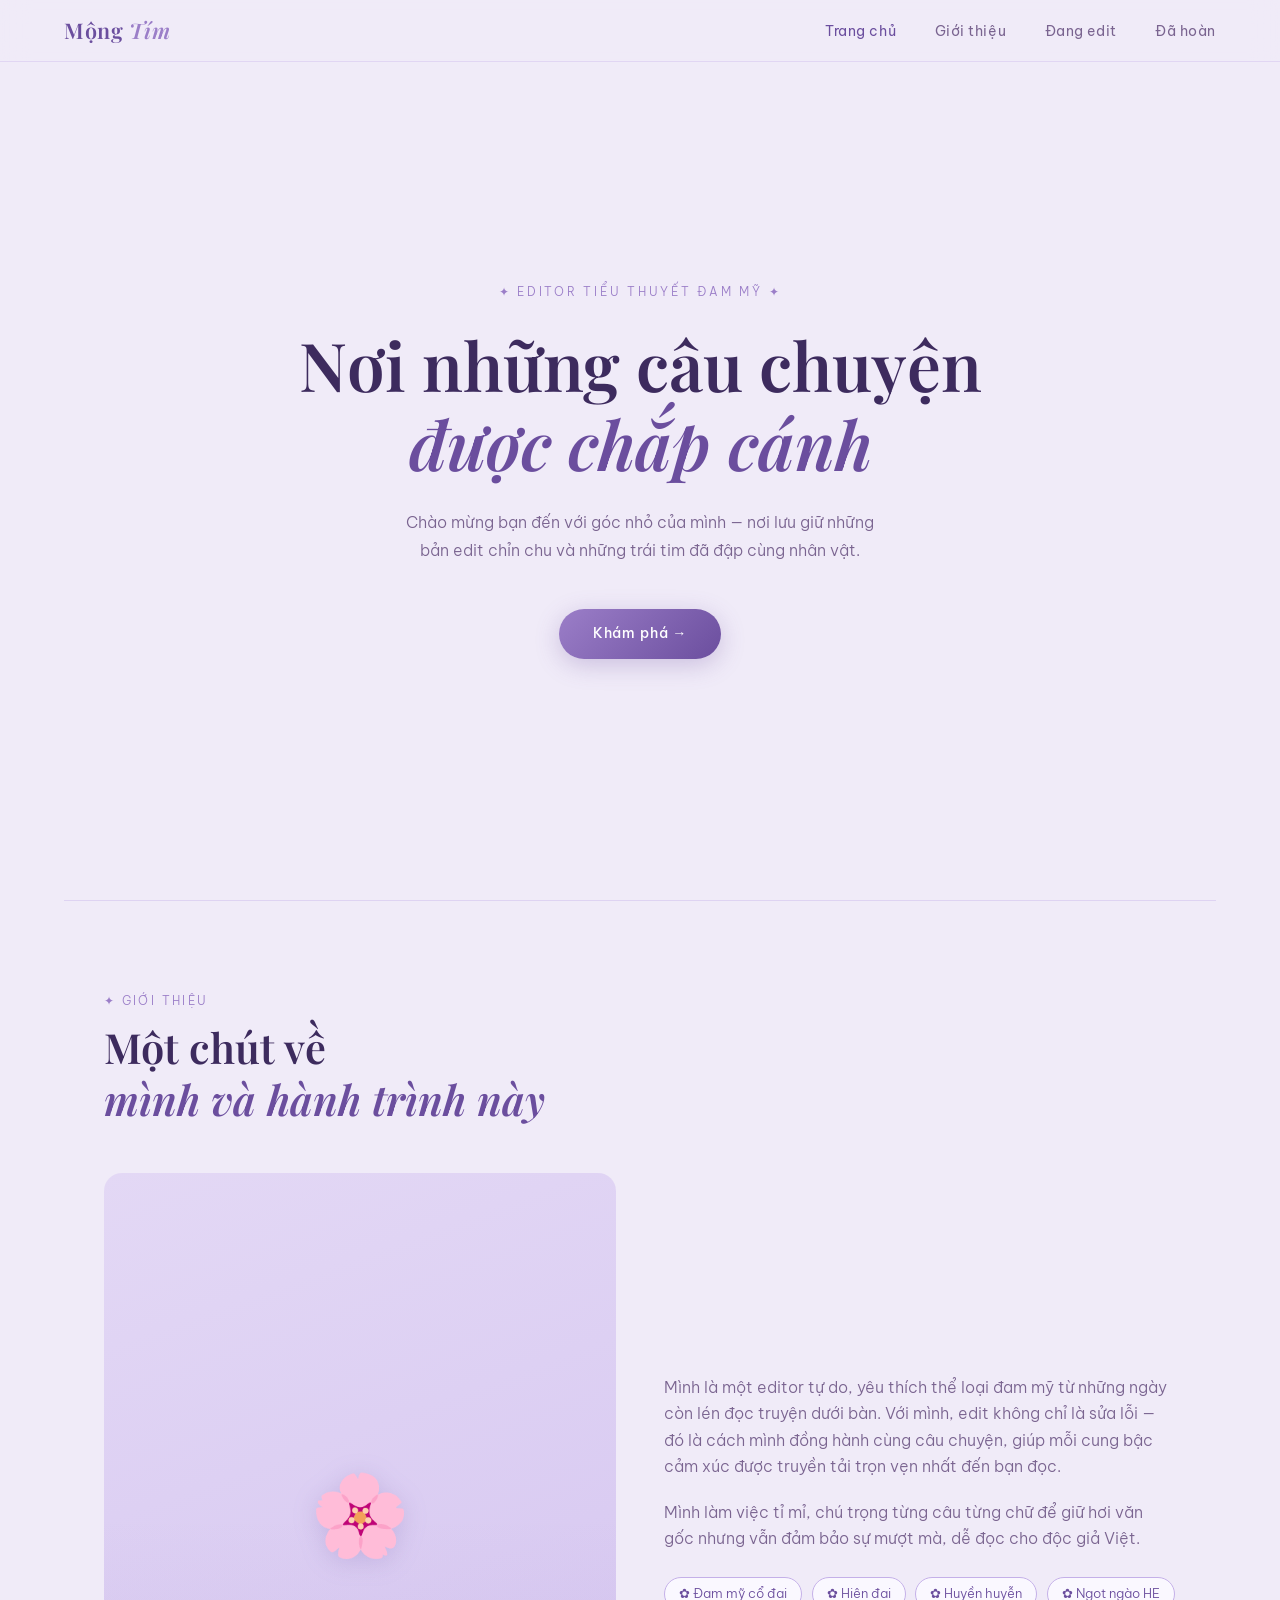
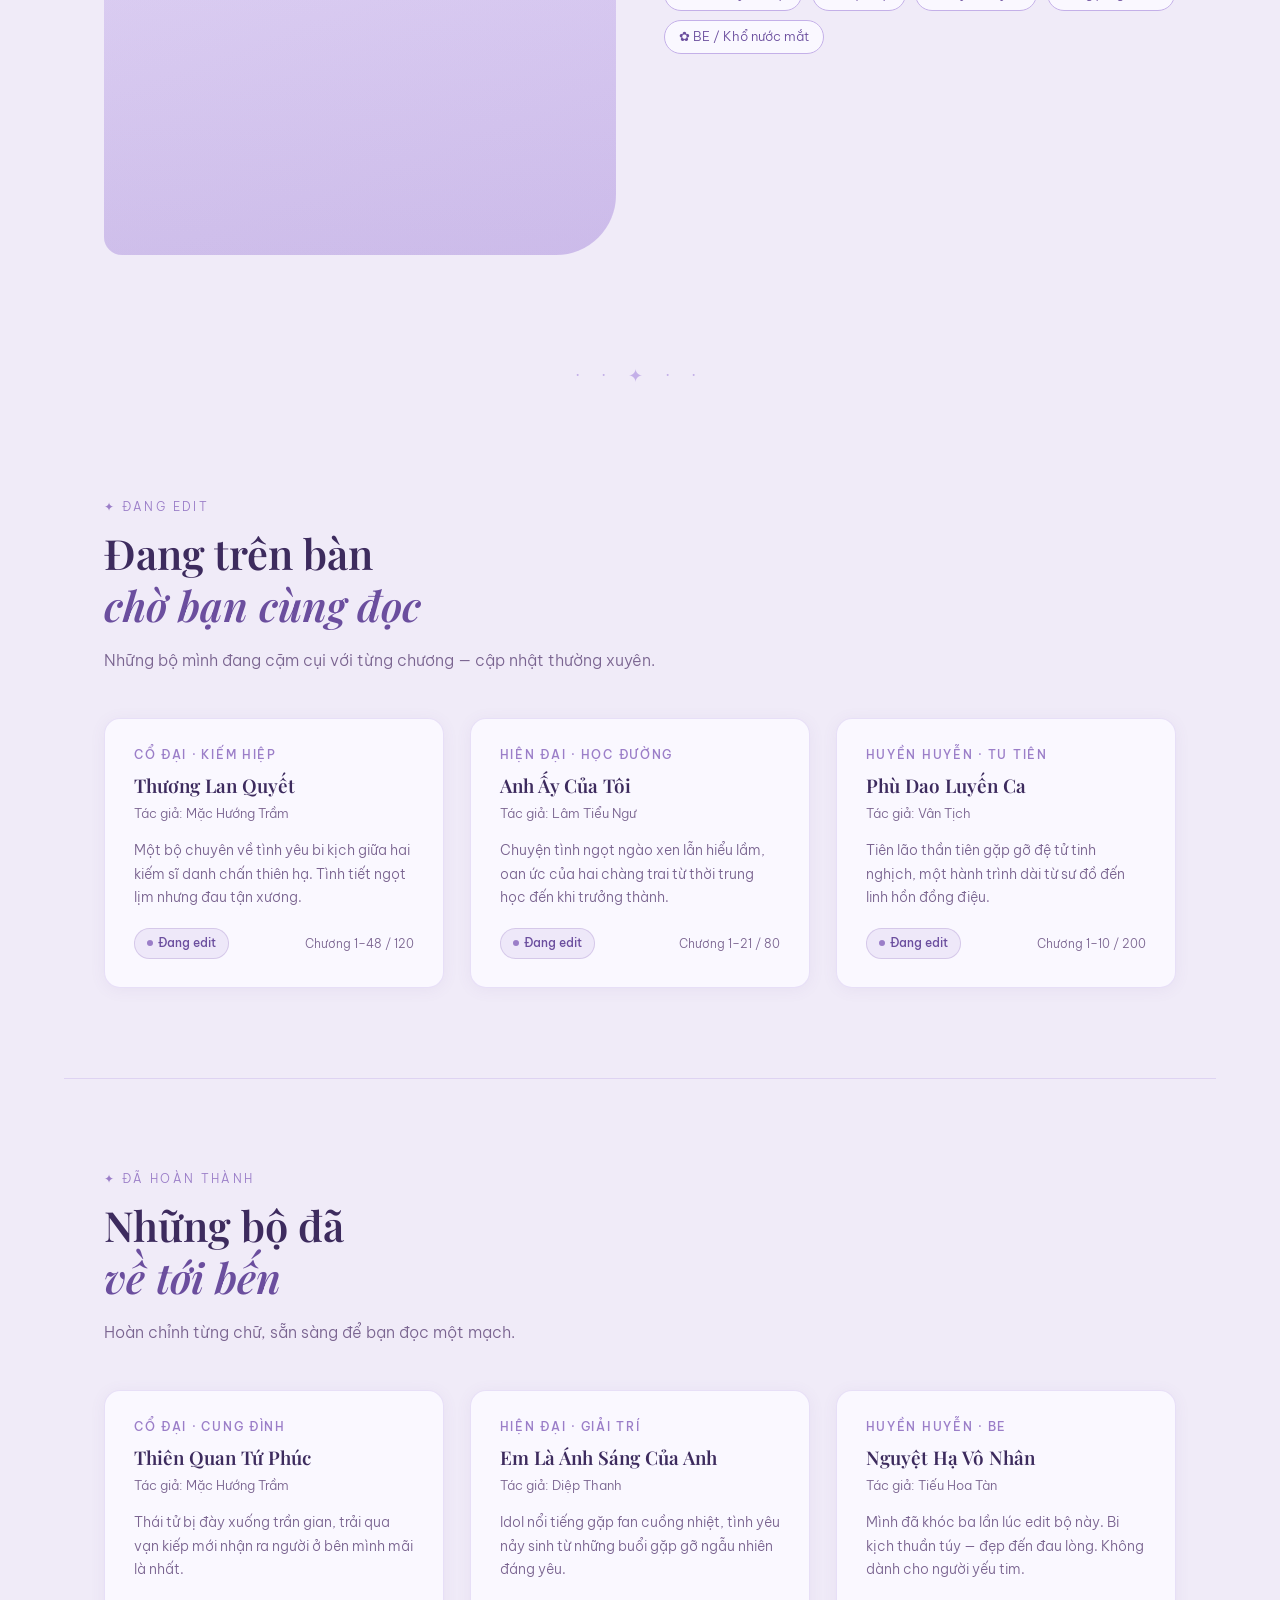
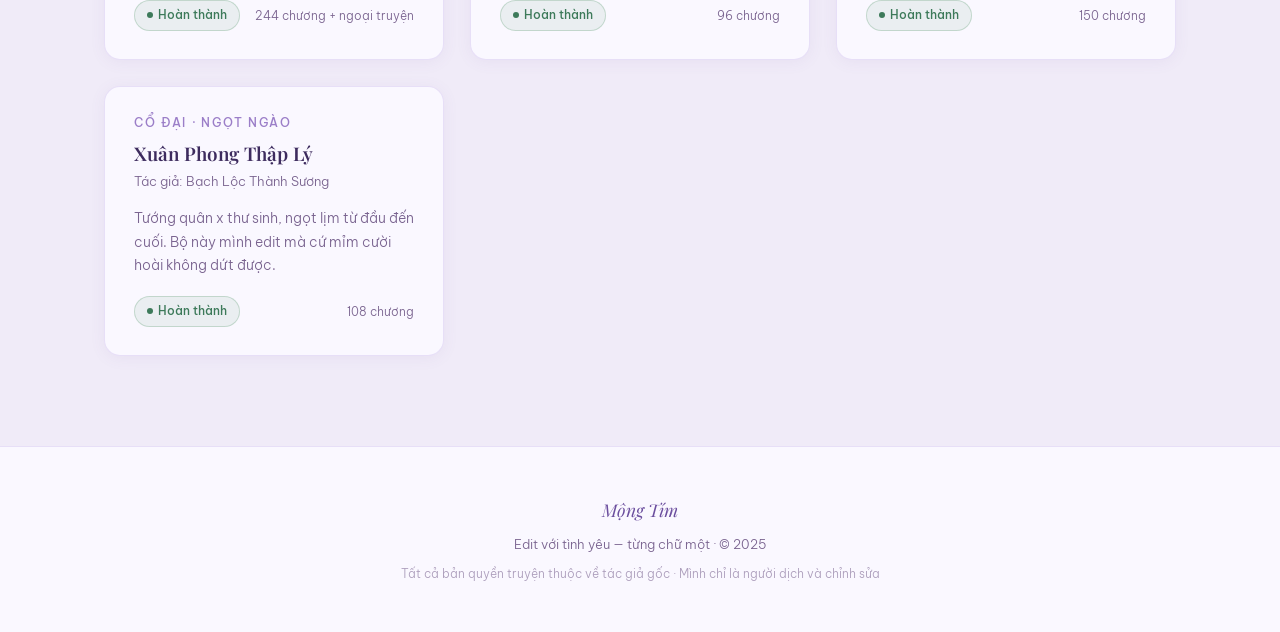
==== index.html @ 4d0081bb "Add files via upload" ====
<!DOCTYPE html>
<html lang="vi">
<head>
<meta charset="UTF-8">
<meta name="viewport" content="width=device-width, initial-scale=1.0">
<title>Mộng Tím — Editor Đam Mỹ</title>
<link href="https://fonts.googleapis.com/css2?family=Playfair+Display:ital,wght@0,400;0,600;1,400&family=Be+Vietnam+Pro:wght@300;400;500&family=Noto+Serif+SC:wght@400;600&display=swap" rel="stylesheet">
<style>
  *, *::before, *::after { box-sizing: border-box; margin: 0; padding: 0; }

  :root {
    --lavender-bg:   #F0EBF8;
    --lavender-soft: #E3D8F5;
    --lavender-mid:  #C4B0E8;
    --purple:        #9B7EC8;
    --purple-deep:   #6B4E9E;
    --ink:           #3D2B5E;
    --ink-light:     #7A6490;
    --white-warm:    #FAF8FF;
    --petal-1:       #D4C4F0;
    --petal-2:       #E8D8F8;
  }

  html { scroll-behavior: smooth; }

  body {
    font-family: 'Be Vietnam Pro', sans-serif;
    background: var(--lavender-bg);
    color: var(--ink);
    font-weight: 300;
    line-height: 1.7;
    overflow-x: hidden;
  }

  /* ── PETALS ── */
  .petals-canvas {
    position: fixed; top: 0; left: 0;
    width: 100%; height: 100%;
    pointer-events: none; z-index: 0;
    overflow: hidden;
  }
  .petal {
    position: absolute; top: -60px;
    width: 14px; height: 18px;
    border-radius: 60% 10% 60% 10%;
    opacity: 0;
    animation: fall linear infinite;
  }
  @keyframes fall {
    0%   { transform: translateY(0) rotate(0deg) translateX(0); opacity: 0; }
    5%   { opacity: 0.55; }
    95%  { opacity: 0.35; }
    100% { transform: translateY(110vh) rotate(720deg) translateX(60px); opacity: 0; }
  }

  /* ── NAV ── */
  nav {
    position: fixed; top: 0; width: 100%; z-index: 100;
    background: rgba(240, 235, 248, 0.82);
    backdrop-filter: blur(14px);
    border-bottom: 1px solid rgba(196, 176, 232, 0.35);
    padding: 0 5%;
    display: flex; align-items: center; justify-content: space-between;
    height: 62px;
  }
  .nav-logo {
    font-family: 'Playfair Display', serif;
    font-size: 1.35rem; font-weight: 600;
    color: var(--purple-deep);
    letter-spacing: 0.03em;
    text-decoration: none;
  }
  .nav-logo span { font-style: italic; color: var(--purple); }
  .nav-links { display: flex; gap: 2.4rem; list-style: none; }
  .nav-links a {
    text-decoration: none;
    font-size: 0.88rem; font-weight: 400;
    color: var(--ink-light);
    letter-spacing: 0.04em;
    transition: color 0.25s;
    position: relative;
  }
  .nav-links a::after {
    content: '';
    position: absolute; bottom: -4px; left: 0; right: 0;
    height: 1.5px; background: var(--purple);
    transform: scaleX(0); transform-origin: left;
    transition: transform 0.3s ease;
  }
  .nav-links a:hover { color: var(--purple-deep); }
  .nav-links a:hover::after { transform: scaleX(1); }

  /* ── SECTIONS WRAPPER ── */
  main { position: relative; z-index: 1; }

  /* ── HERO ── */
  #home {
    min-height: 100vh;
    display: flex; align-items: center; justify-content: center;
    text-align: center;
    padding: 100px 5% 60px;
  }
  .hero-inner { max-width: 700px; }
  .hero-eyebrow {
    font-size: 0.78rem; letter-spacing: 0.22em; text-transform: uppercase;
    color: var(--purple); margin-bottom: 1.4rem;
  }
  .hero-title {
    font-family: 'Playfair Display', serif;
    font-size: clamp(2.6rem, 6vw, 4.2rem);
    font-weight: 600; line-height: 1.18;
    color: var(--ink);
    margin-bottom: 1.6rem;
  }
  .hero-title em { font-style: italic; color: var(--purple-deep); }
  .hero-sub {
    font-size: 1.02rem; color: var(--ink-light);
    max-width: 480px; margin: 0 auto 2.8rem;
    font-weight: 300;
  }
  .hero-cta {
    display: inline-block;
    padding: 13px 34px;
    background: linear-gradient(135deg, var(--purple) 0%, var(--purple-deep) 100%);
    color: #fff; text-decoration: none;
    border-radius: 40px;
    font-size: 0.88rem; font-weight: 500; letter-spacing: 0.06em;
    box-shadow: 0 6px 24px rgba(107,78,158,0.28);
    transition: transform 0.25s, box-shadow 0.25s;
  }
  .hero-cta:hover { transform: translateY(-2px); box-shadow: 0 10px 32px rgba(107,78,158,0.38); }

  .divider {
    margin: 0 5%;
    border: none;
    border-top: 1px solid rgba(196,176,232,0.4);
  }

  /* ── SECTION SHELL ── */
  section.block {
    padding: 90px 5%;
    max-width: 1200px; margin: 0 auto;
  }
  .section-label {
    font-size: 0.74rem; letter-spacing: 0.2em; text-transform: uppercase;
    color: var(--purple); margin-bottom: 0.6rem;
  }
  .section-title {
    font-family: 'Playfair Display', serif;
    font-size: clamp(1.9rem, 3.5vw, 2.6rem);
    font-weight: 600; line-height: 1.25;
    color: var(--ink); margin-bottom: 1rem;
  }
  .section-title em { font-style: italic; color: var(--purple-deep); }
  .section-body { color: var(--ink-light); font-size: 0.97rem; max-width: 560px; }

  /* ── ABOUT ── */
  #about .about-grid {
    display: grid;
    grid-template-columns: 1fr 1fr;
    gap: 3rem; align-items: center; margin-top: 3rem;
  }
  .about-portrait {
    aspect-ratio: 3/4;
    border-radius: 18px 18px 60px 18px;
    background: linear-gradient(160deg, var(--lavender-soft) 0%, var(--petal-1) 100%);
    display: flex; align-items: center; justify-content: center;
    overflow: hidden; position: relative;
  }
  .about-portrait-inner {
    font-size: 5rem; user-select: none;
    filter: drop-shadow(0 4px 12px rgba(107,78,158,0.2));
  }
  .about-portrait::before {
    content: '';
    position: absolute; inset: 0;
    background: linear-gradient(180deg, transparent 50%, rgba(107,78,158,0.08) 100%);
  }
  .about-text-block { padding: 1rem 0; }
  .about-chips { display: flex; flex-wrap: wrap; gap: 0.6rem; margin-top: 1.6rem; }
  .chip {
    padding: 5px 14px;
    border-radius: 30px;
    border: 1px solid var(--lavender-mid);
    font-size: 0.8rem; color: var(--purple-deep);
    background: var(--white-warm);
  }

  /* ── CARDS ── */
  .cards-grid {
    display: grid;
    grid-template-columns: repeat(auto-fill, minmax(260px, 1fr));
    gap: 1.6rem; margin-top: 2.8rem;
  }
  .card {
    background: var(--white-warm);
    border-radius: 16px;
    padding: 1.6rem 1.8rem 1.8rem;
    border: 1px solid rgba(196,176,232,0.35);
    box-shadow: 0 2px 16px rgba(107,78,158,0.07);
    transition: transform 0.28s ease, box-shadow 0.28s ease;
    position: relative; overflow: hidden;
    cursor: default;
  }
  .card::before {
    content: '';
    position: absolute; top: 0; left: 0; right: 0;
    height: 3.5px;
    background: linear-gradient(90deg, var(--purple) 0%, var(--lavender-mid) 100%);
    opacity: 0; transition: opacity 0.3s;
  }
  .card:hover { transform: translateY(-5px); box-shadow: 0 10px 36px rgba(107,78,158,0.14); }
  .card:hover::before { opacity: 1; }
  .card-genre {
    font-size: 0.72rem; letter-spacing: 0.15em; text-transform: uppercase;
    color: var(--purple); margin-bottom: 0.6rem;
    font-weight: 500;
  }
  .card-title {
    font-family: 'Playfair Display', serif;
    font-size: 1.18rem; font-weight: 600;
    color: var(--ink); margin-bottom: 0.3rem;
    line-height: 1.3;
  }
  .card-author {
    font-size: 0.8rem; color: var(--ink-light); margin-bottom: 0.9rem;
  }
  .card-desc {
    font-size: 0.88rem; color: var(--ink-light);
    line-height: 1.65; margin-bottom: 1.2rem;
    display: -webkit-box; -webkit-line-clamp: 3;
    -webkit-box-orient: vertical; overflow: hidden;
  }
  .card-footer {
    display: flex; align-items: center; justify-content: space-between;
  }
  .badge {
    display: inline-flex; align-items: center; gap: 5px;
    padding: 4px 12px; border-radius: 20px;
    font-size: 0.75rem; font-weight: 500;
  }
  .badge-editing {
    background: rgba(155,126,200,0.12); color: var(--purple-deep);
    border: 1px solid rgba(155,126,200,0.3);
  }
  .badge-done {
    background: rgba(100,160,120,0.1); color: #3d7a5a;
    border: 1px solid rgba(100,160,120,0.3);
  }
  .badge-dot {
    width: 6px; height: 6px; border-radius: 50%;
  }
  .badge-editing .badge-dot { background: var(--purple); animation: pulse 1.6s infinite; }
  .badge-done .badge-dot { background: #3d7a5a; }
  @keyframes pulse {
    0%, 100% { opacity: 1; } 50% { opacity: 0.35; }
  }
  .card-chap { font-size: 0.78rem; color: var(--ink-light); }

  /* ── STATUS TABS ── */
  .tabs { display: flex; gap: 0.7rem; flex-wrap: wrap; margin-bottom: 2rem; }
  .tab {
    padding: 8px 20px;
    border-radius: 30px;
    border: 1.5px solid var(--lavender-mid);
    font-size: 0.84rem; color: var(--ink-light);
    background: transparent; cursor: pointer;
    transition: all 0.22s;
    font-family: 'Be Vietnam Pro', sans-serif;
    font-weight: 400;
  }
  .tab.active, .tab:hover {
    background: var(--purple-deep);
    border-color: var(--purple-deep);
    color: #fff;
  }

  /* ── FOOTER ── */
  footer {
    text-align: center; padding: 3rem 5%;
    font-size: 0.82rem; color: var(--ink-light);
    border-top: 1px solid rgba(196,176,232,0.35);
    background: var(--white-warm);
    position: relative; z-index: 1;
  }
  footer .footer-logo {
    font-family: 'Playfair Display', serif;
    font-size: 1.1rem; color: var(--purple-deep);
    margin-bottom: 0.5rem; font-style: italic;
  }

  /* ── SECTION DIVIDER ORNAMENT ── */
  .ornament {
    text-align: center; padding: 1rem 0;
    font-size: 1.1rem; letter-spacing: 0.5em;
    color: var(--lavender-mid); user-select: none;
  }

  @media (max-width: 680px) {
    #about .about-grid { grid-template-columns: 1fr; }
    .about-portrait { aspect-ratio: 1/1; max-width: 260px; margin: 0 auto; }
    nav { padding: 0 4%; }
    .nav-links { gap: 1.4rem; }
    .nav-links a { font-size: 0.82rem; }
  }

  @media (prefers-reduced-motion: reduce) {
    .petal { animation: none; }
    .card { transition: none; }
  }
</style>
</head>
<body>

<!-- Petals -->
<div class="petals-canvas" id="petals"></div>

<!-- Nav -->
<nav>
  <a class="nav-logo" href="#home">Mộng <span>Tím</span></a>
  <ul class="nav-links">
    <li><a href="#home">Trang chủ</a></li>
    <li><a href="#about">Giới thiệu</a></li>
    <li><a href="#editing">Đang edit</a></li>
    <li><a href="#done">Đã hoàn</a></li>
  </ul>
</nav>

<main>
  <!-- HERO -->
  <section id="home" style="padding-top:100px;">
    <div class="hero-inner">
      <p class="hero-eyebrow">✦ Editor Tiểu thuyết Đam Mỹ ✦</p>
      <h1 class="hero-title">Nơi những câu chuyện<br><em>được chắp cánh</em></h1>
      <p class="hero-sub">Chào mừng bạn đến với góc nhỏ của mình — nơi lưu giữ những bản edit chỉn chu và những trái tim đã đập cùng nhân vật.</p>
      <a href="#about" class="hero-cta">Khám phá →</a>
    </div>
  </section>

  <hr class="divider">

  <!-- ABOUT -->
  <section id="about" class="block">
    <p class="section-label">✦ Giới thiệu</p>
    <h2 class="section-title">Một chút về<br><em>mình và hành trình này</em></h2>

    <div class="about-grid">
      <div class="about-portrait">
        <span class="about-portrait-inner">🌸</span>
      </div>

      <div class="about-text-block">
        <p class="section-body" style="max-width:100%; margin-bottom:1.2rem;">
          Mình là một editor tự do, yêu thích thể loại đam mỹ từ những ngày còn lén đọc truyện dưới bàn. Với mình, edit không chỉ là sửa lỗi — đó là cách mình đồng hành cùng câu chuyện, giúp mỗi cung bậc cảm xúc được truyền tải trọn vẹn nhất đến bạn đọc.
        </p>
        <p class="section-body" style="max-width:100%; margin-bottom:1.6rem;">
          Mình làm việc tỉ mỉ, chú trọng từng câu từng chữ để giữ hơi văn gốc nhưng vẫn đảm bảo sự mượt mà, dễ đọc cho độc giả Việt.
        </p>
        <div class="about-chips">
          <span class="chip">✿ Đam mỹ cổ đại</span>
          <span class="chip">✿ Hiện đại</span>
          <span class="chip">✿ Huyền huyễn</span>
          <span class="chip">✿ Ngọt ngào HE</span>
          <span class="chip">✿ BE / Khổ nước mắt</span>
        </div>
      </div>
    </div>
  </section>

  <div class="ornament">· · ✦ · ·</div>

  <!-- EDITING -->
  <section id="editing" class="block">
    <p class="section-label">✦ Đang edit</p>
    <h2 class="section-title">Đang trên bàn<br><em>chờ bạn cùng đọc</em></h2>
    <p class="section-body" style="margin-bottom:0;">Những bộ mình đang cặm cụi với từng chương — cập nhật thường xuyên.</p>

    <div class="cards-grid" id="editing-cards">

      <div class="card">
        <p class="card-genre">Cổ đại · Kiếm hiệp</p>
        <h3 class="card-title">Thương Lan Quyết</h3>
        <p class="card-author">Tác giả: Mặc Hướng Trầm</p>
        <p class="card-desc">Một bộ chuyên về tình yêu bi kịch giữa hai kiếm sĩ danh chấn thiên hạ. Tình tiết ngọt lịm nhưng đau tận xương.</p>
        <div class="card-footer">
          <span class="badge badge-editing"><span class="badge-dot"></span>Đang edit</span>
          <span class="card-chap">Chương 1–48 / 120</span>
        </div>
      </div>

      <div class="card">
        <p class="card-genre">Hiện đại · Học đường</p>
        <h3 class="card-title">Anh Ấy Của Tôi</h3>
        <p class="card-author">Tác giả: Lâm Tiểu Ngư</p>
        <p class="card-desc">Chuyện tình ngọt ngào xen lẫn hiểu lầm, oan ức của hai chàng trai từ thời trung học đến khi trưởng thành.</p>
        <div class="card-footer">
          <span class="badge badge-editing"><span class="badge-dot"></span>Đang edit</span>
          <span class="card-chap">Chương 1–21 / 80</span>
        </div>
      </div>

      <div class="card">
        <p class="card-genre">Huyền huyễn · Tu tiên</p>
        <h3 class="card-title">Phù Dao Luyến Ca</h3>
        <p class="card-author">Tác giả: Vân Tịch</p>
        <p class="card-desc">Tiên lão thần tiên gặp gỡ đệ tử tinh nghịch, một hành trình dài từ sư đồ đến linh hồn đồng điệu.</p>
        <div class="card-footer">
          <span class="badge badge-editing"><span class="badge-dot"></span>Đang edit</span>
          <span class="card-chap">Chương 1–10 / 200</span>
        </div>
      </div>

    </div>
  </section>

  <hr class="divider">

  <!-- DONE -->
  <section id="done" class="block">
    <p class="section-label">✦ Đã hoàn thành</p>
    <h2 class="section-title">Những bộ đã<br><em>về tới bến</em></h2>
    <p class="section-body" style="margin-bottom:0;">Hoàn chỉnh từng chữ, sẵn sàng để bạn đọc một mạch.</p>

    <div class="cards-grid" id="done-cards">

      <div class="card">
        <p class="card-genre">Cổ đại · Cung đình</p>
        <h3 class="card-title">Thiên Quan Tứ Phúc</h3>
        <p class="card-author">Tác giả: Mặc Hướng Trầm</p>
        <p class="card-desc">Thái tử bị đày xuống trần gian, trải qua vạn kiếp mới nhận ra người ở bên mình mãi là nhất.</p>
        <div class="card-footer">
          <span class="badge badge-done"><span class="badge-dot"></span>Hoàn thành</span>
          <span class="card-chap">244 chương + ngoại truyện</span>
        </div>
      </div>

      <div class="card">
        <p class="card-genre">Hiện đại · Giải trí</p>
        <h3 class="card-title">Em Là Ánh Sáng Của Anh</h3>
        <p class="card-author">Tác giả: Diệp Thanh</p>
        <p class="card-desc">Idol nổi tiếng gặp fan cuồng nhiệt, tình yêu nảy sinh từ những buổi gặp gỡ ngẫu nhiên đáng yêu.</p>
        <div class="card-footer">
          <span class="badge badge-done"><span class="badge-dot"></span>Hoàn thành</span>
          <span class="card-chap">96 chương</span>
        </div>
      </div>

      <div class="card">
        <p class="card-genre">Huyền huyễn · BE</p>
        <h3 class="card-title">Nguyệt Hạ Vô Nhân</h3>
        <p class="card-author">Tác giả: Tiếu Hoa Tàn</p>
        <p class="card-desc">Mình đã khóc ba lần lúc edit bộ này. Bi kịch thuần túy — đẹp đến đau lòng. Không dành cho người yếu tim.</p>
        <div class="card-footer">
          <span class="badge badge-done"><span class="badge-dot"></span>Hoàn thành</span>
          <span class="card-chap">150 chương</span>
        </div>
      </div>

      <div class="card">
        <p class="card-genre">Cổ đại · Ngọt ngào</p>
        <h3 class="card-title">Xuân Phong Thập Lý</h3>
        <p class="card-author">Tác giả: Bạch Lộc Thành Sương</p>
        <p class="card-desc">Tướng quân x thư sinh, ngọt lịm từ đầu đến cuối. Bộ này mình edit mà cứ mỉm cười hoài không dứt được.</p>
        <div class="card-footer">
          <span class="badge badge-done"><span class="badge-dot"></span>Hoàn thành</span>
          <span class="card-chap">108 chương</span>
        </div>
      </div>

    </div>
  </section>
</main>

<footer>
  <p class="footer-logo">Mộng Tím</p>
  <p>Edit với tình yêu — từng chữ một · © 2025</p>
  <p style="margin-top:0.5rem; font-size:0.76rem; opacity:0.6;">Tất cả bản quyền truyện thuộc về tác giả gốc · Mình chỉ là người dịch và chỉnh sửa</p>
</footer>

<script>
  /* ── Petals ── */
  const canvas = document.getElementById('petals');
  const colors = ['#D4C4F0','#E8D8F8','#C4B0E8','#F0EBF8','#B89ED8'];
  for (let i = 0; i < 22; i++) {
    const p = document.createElement('div');
    p.className = 'petal';
    const size = 10 + Math.random() * 10;
    p.style.cssText = `
      left: ${Math.random() * 100}%;
      width: ${size}px; height: ${size * 1.25}px;
      background: ${colors[Math.floor(Math.random() * colors.length)]};
      animation-duration: ${9 + Math.random() * 12}s;
      animation-delay: ${-Math.random() * 15}s;
      transform: rotate(${Math.random() * 360}deg);
    `;
    canvas.appendChild(p);
  }

  /* ── Active nav on scroll ── */
  const sections = document.querySelectorAll('[id]');
  const navLinks = document.querySelectorAll('.nav-links a');
  const observer = new IntersectionObserver(entries => {
    entries.forEach(e => {
      if (e.isIntersecting) {
        navLinks.forEach(l => l.style.color = '');
        const active = document.querySelector(`.nav-links a[href="#${e.target.id}"]`);
        if (active) active.style.color = 'var(--purple-deep)';
      }
    });
  }, { threshold: 0.4 });
  sections.forEach(s => observer.observe(s));

  /* ── Fade-in on scroll ── */
  const fadeEls = document.querySelectorAll('.card, .about-grid, .hero-inner');
  const fadeObs = new IntersectionObserver(entries => {
    entries.forEach(e => {
      if (e.isIntersecting) {
        e.target.style.opacity = '1';
        e.target.style.transform = 'translateY(0)';
        fadeObs.unobserve(e.target);
      }
    });
  }, { threshold: 0.1 });
  fadeEls.forEach(el => {
    el.style.opacity = '0';
    el.style.transform = 'translateY(18px)';
    el.style.transition = 'opacity 0.55s ease, transform 0.55s ease';
    fadeObs.observe(el);
  });
</script>
</body>
</html>
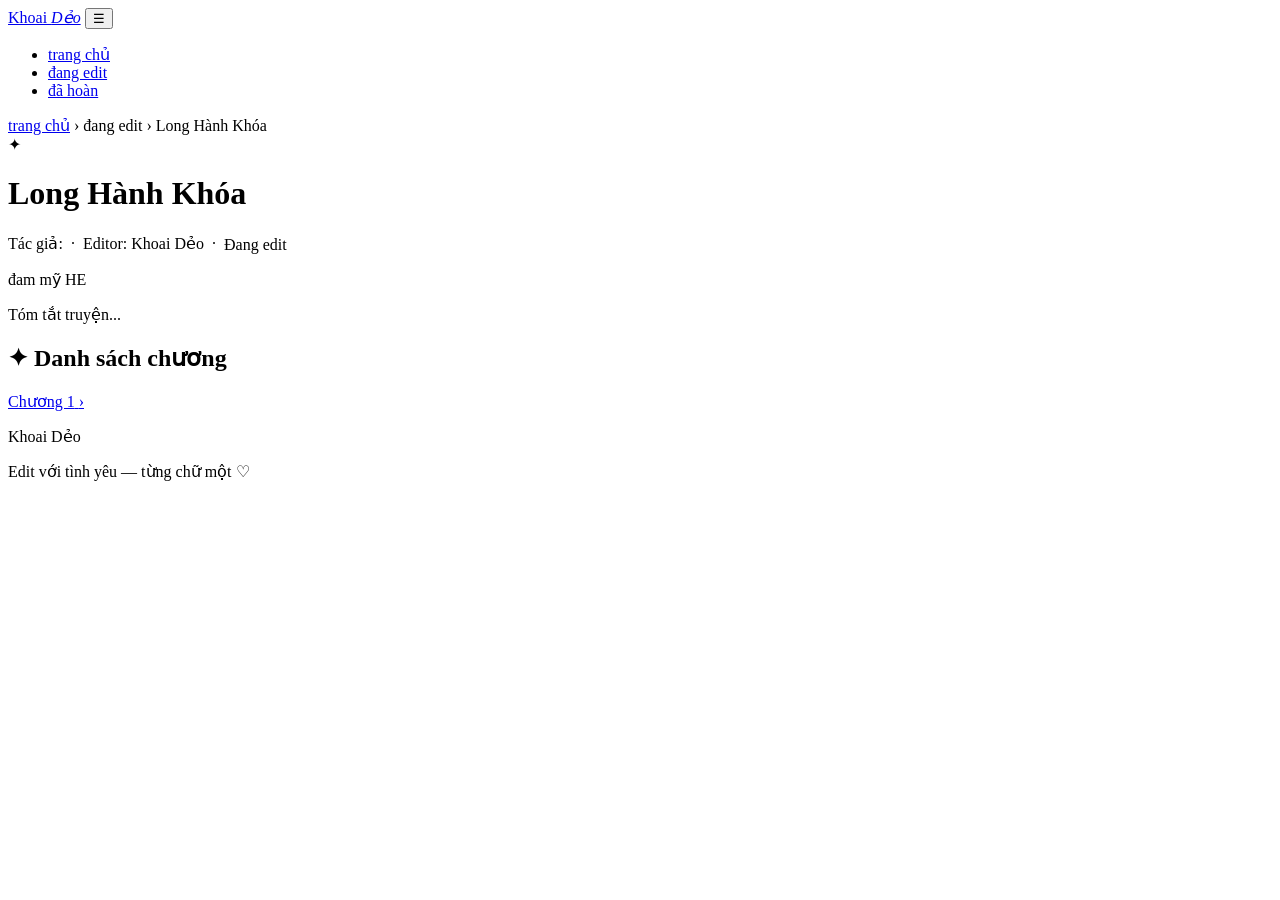
==== commit 4d44d616: "Add files via upload" ====
--- a/index.html
+++ b/index.html
@@ -1,532 +1,89 @@
 <!DOCTYPE html>
 <html lang="vi">
 <head>
-<meta charset="UTF-8">
-<meta name="viewport" content="width=device-width, initial-scale=1.0">
-<title>Mộng Tím — Editor Đam Mỹ</title>
-<link href="https://fonts.googleapis.com/css2?family=Playfair+Display:ital,wght@0,400;0,600;1,400&family=Be+Vietnam+Pro:wght@300;400;500&family=Noto+Serif+SC:wght@400;600&display=swap" rel="stylesheet">
-<style>
-  *, *::before, *::after { box-sizing: border-box; margin: 0; padding: 0; }
-
-  :root {
-    --lavender-bg:   #F0EBF8;
-    --lavender-soft: #E3D8F5;
-    --lavender-mid:  #C4B0E8;
-    --purple:        #9B7EC8;
-    --purple-deep:   #6B4E9E;
-    --ink:           #3D2B5E;
-    --ink-light:     #7A6490;
-    --white-warm:    #FAF8FF;
-    --petal-1:       #D4C4F0;
-    --petal-2:       #E8D8F8;
-  }
-
-  html { scroll-behavior: smooth; }
-
-  body {
-    font-family: 'Be Vietnam Pro', sans-serif;
-    background: var(--lavender-bg);
-    color: var(--ink);
-    font-weight: 300;
-    line-height: 1.7;
-    overflow-x: hidden;
-  }
-
-  /* ── PETALS ── */
-  .petals-canvas {
-    position: fixed; top: 0; left: 0;
-    width: 100%; height: 100%;
-    pointer-events: none; z-index: 0;
-    overflow: hidden;
-  }
-  .petal {
-    position: absolute; top: -60px;
-    width: 14px; height: 18px;
-    border-radius: 60% 10% 60% 10%;
-    opacity: 0;
-    animation: fall linear infinite;
-  }
-  @keyframes fall {
-    0%   { transform: translateY(0) rotate(0deg) translateX(0); opacity: 0; }
-    5%   { opacity: 0.55; }
-    95%  { opacity: 0.35; }
-    100% { transform: translateY(110vh) rotate(720deg) translateX(60px); opacity: 0; }
-  }
-
-  /* ── NAV ── */
-  nav {
-    position: fixed; top: 0; width: 100%; z-index: 100;
-    background: rgba(240, 235, 248, 0.82);
-    backdrop-filter: blur(14px);
-    border-bottom: 1px solid rgba(196, 176, 232, 0.35);
-    padding: 0 5%;
-    display: flex; align-items: center; justify-content: space-between;
-    height: 62px;
-  }
-  .nav-logo {
-    font-family: 'Playfair Display', serif;
-    font-size: 1.35rem; font-weight: 600;
-    color: var(--purple-deep);
-    letter-spacing: 0.03em;
-    text-decoration: none;
-  }
-  .nav-logo span { font-style: italic; color: var(--purple); }
-  .nav-links { display: flex; gap: 2.4rem; list-style: none; }
-  .nav-links a {
-    text-decoration: none;
-    font-size: 0.88rem; font-weight: 400;
-    color: var(--ink-light);
-    letter-spacing: 0.04em;
-    transition: color 0.25s;
-    position: relative;
-  }
-  .nav-links a::after {
-    content: '';
-    position: absolute; bottom: -4px; left: 0; right: 0;
-    height: 1.5px; background: var(--purple);
-    transform: scaleX(0); transform-origin: left;
-    transition: transform 0.3s ease;
-  }
-  .nav-links a:hover { color: var(--purple-deep); }
-  .nav-links a:hover::after { transform: scaleX(1); }
-
-  /* ── SECTIONS WRAPPER ── */
-  main { position: relative; z-index: 1; }
-
-  /* ── HERO ── */
-  #home {
-    min-height: 100vh;
-    display: flex; align-items: center; justify-content: center;
-    text-align: center;
-    padding: 100px 5% 60px;
-  }
-  .hero-inner { max-width: 700px; }
-  .hero-eyebrow {
-    font-size: 0.78rem; letter-spacing: 0.22em; text-transform: uppercase;
-    color: var(--purple); margin-bottom: 1.4rem;
-  }
-  .hero-title {
-    font-family: 'Playfair Display', serif;
-    font-size: clamp(2.6rem, 6vw, 4.2rem);
-    font-weight: 600; line-height: 1.18;
-    color: var(--ink);
-    margin-bottom: 1.6rem;
-  }
-  .hero-title em { font-style: italic; color: var(--purple-deep); }
-  .hero-sub {
-    font-size: 1.02rem; color: var(--ink-light);
-    max-width: 480px; margin: 0 auto 2.8rem;
-    font-weight: 300;
-  }
-  .hero-cta {
-    display: inline-block;
-    padding: 13px 34px;
-    background: linear-gradient(135deg, var(--purple) 0%, var(--purple-deep) 100%);
-    color: #fff; text-decoration: none;
-    border-radius: 40px;
-    font-size: 0.88rem; font-weight: 500; letter-spacing: 0.06em;
-    box-shadow: 0 6px 24px rgba(107,78,158,0.28);
-    transition: transform 0.25s, box-shadow 0.25s;
-  }
-  .hero-cta:hover { transform: translateY(-2px); box-shadow: 0 10px 32px rgba(107,78,158,0.38); }
-
-  .divider {
-    margin: 0 5%;
-    border: none;
-    border-top: 1px solid rgba(196,176,232,0.4);
-  }
-
-  /* ── SECTION SHELL ── */
-  section.block {
-    padding: 90px 5%;
-    max-width: 1200px; margin: 0 auto;
-  }
-  .section-label {
-    font-size: 0.74rem; letter-spacing: 0.2em; text-transform: uppercase;
-    color: var(--purple); margin-bottom: 0.6rem;
-  }
-  .section-title {
-    font-family: 'Playfair Display', serif;
-    font-size: clamp(1.9rem, 3.5vw, 2.6rem);
-    font-weight: 600; line-height: 1.25;
-    color: var(--ink); margin-bottom: 1rem;
-  }
-  .section-title em { font-style: italic; color: var(--purple-deep); }
-  .section-body { color: var(--ink-light); font-size: 0.97rem; max-width: 560px; }
-
-  /* ── ABOUT ── */
-  #about .about-grid {
-    display: grid;
-    grid-template-columns: 1fr 1fr;
-    gap: 3rem; align-items: center; margin-top: 3rem;
-  }
-  .about-portrait {
-    aspect-ratio: 3/4;
-    border-radius: 18px 18px 60px 18px;
-    background: linear-gradient(160deg, var(--lavender-soft) 0%, var(--petal-1) 100%);
-    display: flex; align-items: center; justify-content: center;
-    overflow: hidden; position: relative;
-  }
-  .about-portrait-inner {
-    font-size: 5rem; user-select: none;
-    filter: drop-shadow(0 4px 12px rgba(107,78,158,0.2));
-  }
-  .about-portrait::before {
-    content: '';
-    position: absolute; inset: 0;
-    background: linear-gradient(180deg, transparent 50%, rgba(107,78,158,0.08) 100%);
-  }
-  .about-text-block { padding: 1rem 0; }
-  .about-chips { display: flex; flex-wrap: wrap; gap: 0.6rem; margin-top: 1.6rem; }
-  .chip {
-    padding: 5px 14px;
-    border-radius: 30px;
-    border: 1px solid var(--lavender-mid);
-    font-size: 0.8rem; color: var(--purple-deep);
-    background: var(--white-warm);
-  }
-
-  /* ── CARDS ── */
-  .cards-grid {
-    display: grid;
-    grid-template-columns: repeat(auto-fill, minmax(260px, 1fr));
-    gap: 1.6rem; margin-top: 2.8rem;
-  }
-  .card {
-    background: var(--white-warm);
-    border-radius: 16px;
-    padding: 1.6rem 1.8rem 1.8rem;
-    border: 1px solid rgba(196,176,232,0.35);
-    box-shadow: 0 2px 16px rgba(107,78,158,0.07);
-    transition: transform 0.28s ease, box-shadow 0.28s ease;
-    position: relative; overflow: hidden;
-    cursor: default;
-  }
-  .card::before {
-    content: '';
-    position: absolute; top: 0; left: 0; right: 0;
-    height: 3.5px;
-    background: linear-gradient(90deg, var(--purple) 0%, var(--lavender-mid) 100%);
-    opacity: 0; transition: opacity 0.3s;
-  }
-  .card:hover { transform: translateY(-5px); box-shadow: 0 10px 36px rgba(107,78,158,0.14); }
-  .card:hover::before { opacity: 1; }
-  .card-genre {
-    font-size: 0.72rem; letter-spacing: 0.15em; text-transform: uppercase;
-    color: var(--purple); margin-bottom: 0.6rem;
-    font-weight: 500;
-  }
-  .card-title {
-    font-family: 'Playfair Display', serif;
-    font-size: 1.18rem; font-weight: 600;
-    color: var(--ink); margin-bottom: 0.3rem;
-    line-height: 1.3;
-  }
-  .card-author {
-    font-size: 0.8rem; color: var(--ink-light); margin-bottom: 0.9rem;
-  }
-  .card-desc {
-    font-size: 0.88rem; color: var(--ink-light);
-    line-height: 1.65; margin-bottom: 1.2rem;
-    display: -webkit-box; -webkit-line-clamp: 3;
-    -webkit-box-orient: vertical; overflow: hidden;
-  }
-  .card-footer {
-    display: flex; align-items: center; justify-content: space-between;
-  }
-  .badge {
-    display: inline-flex; align-items: center; gap: 5px;
-    padding: 4px 12px; border-radius: 20px;
-    font-size: 0.75rem; font-weight: 500;
-  }
-  .badge-editing {
-    background: rgba(155,126,200,0.12); color: var(--purple-deep);
-    border: 1px solid rgba(155,126,200,0.3);
-  }
-  .badge-done {
-    background: rgba(100,160,120,0.1); color: #3d7a5a;
-    border: 1px solid rgba(100,160,120,0.3);
-  }
-  .badge-dot {
-    width: 6px; height: 6px; border-radius: 50%;
-  }
-  .badge-editing .badge-dot { background: var(--purple); animation: pulse 1.6s infinite; }
-  .badge-done .badge-dot { background: #3d7a5a; }
-  @keyframes pulse {
-    0%, 100% { opacity: 1; } 50% { opacity: 0.35; }
-  }
-  .card-chap { font-size: 0.78rem; color: var(--ink-light); }
-
-  /* ── STATUS TABS ── */
-  .tabs { display: flex; gap: 0.7rem; flex-wrap: wrap; margin-bottom: 2rem; }
-  .tab {
-    padding: 8px 20px;
-    border-radius: 30px;
-    border: 1.5px solid var(--lavender-mid);
-    font-size: 0.84rem; color: var(--ink-light);
-    background: transparent; cursor: pointer;
-    transition: all 0.22s;
-    font-family: 'Be Vietnam Pro', sans-serif;
-    font-weight: 400;
-  }
-  .tab.active, .tab:hover {
-    background: var(--purple-deep);
-    border-color: var(--purple-deep);
-    color: #fff;
-  }
-
-  /* ── FOOTER ── */
-  footer {
-    text-align: center; padding: 3rem 5%;
-    font-size: 0.82rem; color: var(--ink-light);
-    border-top: 1px solid rgba(196,176,232,0.35);
-    background: var(--white-warm);
-    position: relative; z-index: 1;
-  }
-  footer .footer-logo {
-    font-family: 'Playfair Display', serif;
-    font-size: 1.1rem; color: var(--purple-deep);
-    margin-bottom: 0.5rem; font-style: italic;
-  }
-
-  /* ── SECTION DIVIDER ORNAMENT ── */
-  .ornament {
-    text-align: center; padding: 1rem 0;
-    font-size: 1.1rem; letter-spacing: 0.5em;
-    color: var(--lavender-mid); user-select: none;
-  }
-
-  @media (max-width: 680px) {
-    #about .about-grid { grid-template-columns: 1fr; }
-    .about-portrait { aspect-ratio: 1/1; max-width: 260px; margin: 0 auto; }
-    nav { padding: 0 4%; }
-    .nav-links { gap: 1.4rem; }
-    .nav-links a { font-size: 0.82rem; }
-  }
-
-  @media (prefers-reduced-motion: reduce) {
-    .petal { animation: none; }
-    .card { transition: none; }
-  }
-</style>
+  <meta charset="UTF-8">
+  <meta name="viewport" content="width=device-width, initial-scale=1.0">
+  <title>Long Hành Khóa ✦ Khoai Dẻo</title>
+  <link rel="stylesheet" href="../../assets/css/style.css">
 </head>
 <body>
 
-<!-- Petals -->
 <div class="petals-canvas" id="petals"></div>
 
-<!-- Nav -->
 <nav>
-  <a class="nav-logo" href="#home">Mộng <span>Tím</span></a>
+  <a href="../../index.html" class="nav-logo">Khoai <em>Dẻo</em></a>
+  <button class="nav-toggle" aria-label="Menu">☰</button>
   <ul class="nav-links">
-    <li><a href="#home">Trang chủ</a></li>
-    <li><a href="#about">Giới thiệu</a></li>
-    <li><a href="#editing">Đang edit</a></li>
-    <li><a href="#done">Đã hoàn</a></li>
+    <li><a href="../../index.html">trang chủ</a></li>
+    <li><a href="../../index.html#dang-edit" class="active">đang edit</a></li>
+    <li><a href="../../index.html#da-hoan">đã hoàn</a></li>
   </ul>
 </nav>
 
-<main>
-  <!-- HERO -->
-  <section id="home" style="padding-top:100px;">
-    <div class="hero-inner">
-      <p class="hero-eyebrow">✦ Editor Tiểu thuyết Đam Mỹ ✦</p>
-      <h1 class="hero-title">Nơi những câu chuyện<br><em>được chắp cánh</em></h1>
-      <p class="hero-sub">Chào mừng bạn đến với góc nhỏ của mình — nơi lưu giữ những bản edit chỉn chu và những trái tim đã đập cùng nhân vật.</p>
-      <a href="#about" class="hero-cta">Khám phá →</a>
+<div class="page-wrap">
+
+  <div class="breadcrumb">
+    <a href="../../index.html">trang chủ</a>
+    <span>›</span> đang edit
+    <span>›</span> Long Hành Khóa
+  </div>
+
+  <!-- NOVEL HEADER -->
+  <div class="novel-header-wrap">
+    <div class="novel-header-cover">
+      <!-- ✏️ ĐỂ THÊM ẢNH BÌA: xóa div dưới, thay bằng <img src="../../assets/img/long-hanh-khoa.jpg" alt="Long Hành Khóa"> -->
+      <div class="novel-header-cover-ph">✦</div>
     </div>
-  </section>
+    <div class="novel-header-info">
+      <h1>Long Hành Khóa</h1>
+      <p class="meta">
+        Tác giả: <!-- ✏️ Tên tác giả --> &nbsp;·&nbsp;
+        Editor: Khoai Dẻo &nbsp;·&nbsp;
+        <span class="badge badge-editing" style="vertical-align:middle;"><span class="badge-dot"></span>Đang edit</span>
+      </p>
+      <div class="tags">
+        <!-- ✏️ Thêm/xóa tag -->
+        <span class="tag">đam mỹ</span>
+        <span class="tag">HE</span>
+      </div>
+      <p class="novel-synopsis">
+        <!-- ✏️ Tóm tắt truyện -->
+        Tóm tắt truyện...
+      </p>
+    </div>
+  </div>
 
-  <hr class="divider">
+  <!-- CHAPTER LIST -->
+  <div class="chapter-wrap">
+    <h2 class="chapter-list-title">✦ Danh sách chương</h2>
 
-  <!-- ABOUT -->
-  <section id="about" class="block">
-    <p class="section-label">✦ Giới thiệu</p>
-    <h2 class="section-title">Một chút về<br><em>mình và hành trình này</em></h2>
+    <!--
+    ════════════════════════════════════════════
+    HƯỚNG DẪN THÊM CHƯƠNG:
+    1. Copy 1 dòng <a class="chapter-item"> bên dưới
+    2. Đổi href="chuong-XX.html" và số chương + tên chương
+    3. Tạo file chương mới: copy chuong-01.html → chuong-02.html
+    4. Điền nội dung vào file mới
+    ════════════════════════════════════════════
+    -->
 
-    <div class="about-grid">
-      <div class="about-portrait">
-        <span class="about-portrait-inner">🌸</span>
-      </div>
+    <a href="chuong-01.html" class="chapter-item">
+      <span class="chapter-num">Chương 1</span>
+      <span class="chapter-name"><!-- ✏️ Tên chương 1 (có thể để trống) --></span>
+      <span class="chapter-arrow">›</span>
+    </a>
 
-      <div class="about-text-block">
-        <p class="section-body" style="max-width:100%; margin-bottom:1.2rem;">
-          Mình là một editor tự do, yêu thích thể loại đam mỹ từ những ngày còn lén đọc truyện dưới bàn. Với mình, edit không chỉ là sửa lỗi — đó là cách mình đồng hành cùng câu chuyện, giúp mỗi cung bậc cảm xúc được truyền tải trọn vẹn nhất đến bạn đọc.
-        </p>
-        <p class="section-body" style="max-width:100%; margin-bottom:1.6rem;">
-          Mình làm việc tỉ mỉ, chú trọng từng câu từng chữ để giữ hơi văn gốc nhưng vẫn đảm bảo sự mượt mà, dễ đọc cho độc giả Việt.
-        </p>
-        <div class="about-chips">
-          <span class="chip">✿ Đam mỹ cổ đại</span>
-          <span class="chip">✿ Hiện đại</span>
-          <span class="chip">✿ Huyền huyễn</span>
-          <span class="chip">✿ Ngọt ngào HE</span>
-          <span class="chip">✿ BE / Khổ nước mắt</span>
-        </div>
-      </div>
-    </div>
-  </section>
+    <!-- Thêm chương mới vào đây ↓ -->
 
-  <div class="ornament">· · ✦ · ·</div>
+  </div>
 
-  <!-- EDITING -->
-  <section id="editing" class="block">
-    <p class="section-label">✦ Đang edit</p>
-    <h2 class="section-title">Đang trên bàn<br><em>chờ bạn cùng đọc</em></h2>
-    <p class="section-body" style="margin-bottom:0;">Những bộ mình đang cặm cụi với từng chương — cập nhật thường xuyên.</p>
-
-    <div class="cards-grid" id="editing-cards">
-
-      <div class="card">
-        <p class="card-genre">Cổ đại · Kiếm hiệp</p>
-        <h3 class="card-title">Thương Lan Quyết</h3>
-        <p class="card-author">Tác giả: Mặc Hướng Trầm</p>
-        <p class="card-desc">Một bộ chuyên về tình yêu bi kịch giữa hai kiếm sĩ danh chấn thiên hạ. Tình tiết ngọt lịm nhưng đau tận xương.</p>
-        <div class="card-footer">
-          <span class="badge badge-editing"><span class="badge-dot"></span>Đang edit</span>
-          <span class="card-chap">Chương 1–48 / 120</span>
-        </div>
-      </div>
-
-      <div class="card">
-        <p class="card-genre">Hiện đại · Học đường</p>
-        <h3 class="card-title">Anh Ấy Của Tôi</h3>
-        <p class="card-author">Tác giả: Lâm Tiểu Ngư</p>
-        <p class="card-desc">Chuyện tình ngọt ngào xen lẫn hiểu lầm, oan ức của hai chàng trai từ thời trung học đến khi trưởng thành.</p>
-        <div class="card-footer">
-          <span class="badge badge-editing"><span class="badge-dot"></span>Đang edit</span>
-          <span class="card-chap">Chương 1–21 / 80</span>
-        </div>
-      </div>
-
-      <div class="card">
-        <p class="card-genre">Huyền huyễn · Tu tiên</p>
-        <h3 class="card-title">Phù Dao Luyến Ca</h3>
-        <p class="card-author">Tác giả: Vân Tịch</p>
-        <p class="card-desc">Tiên lão thần tiên gặp gỡ đệ tử tinh nghịch, một hành trình dài từ sư đồ đến linh hồn đồng điệu.</p>
-        <div class="card-footer">
-          <span class="badge badge-editing"><span class="badge-dot"></span>Đang edit</span>
-          <span class="card-chap">Chương 1–10 / 200</span>
-        </div>
-      </div>
-
-    </div>
-  </section>
-
-  <hr class="divider">
-
-  <!-- DONE -->
-  <section id="done" class="block">
-    <p class="section-label">✦ Đã hoàn thành</p>
-    <h2 class="section-title">Những bộ đã<br><em>về tới bến</em></h2>
-    <p class="section-body" style="margin-bottom:0;">Hoàn chỉnh từng chữ, sẵn sàng để bạn đọc một mạch.</p>
-
-    <div class="cards-grid" id="done-cards">
-
-      <div class="card">
-        <p class="card-genre">Cổ đại · Cung đình</p>
-        <h3 class="card-title">Thiên Quan Tứ Phúc</h3>
-        <p class="card-author">Tác giả: Mặc Hướng Trầm</p>
-        <p class="card-desc">Thái tử bị đày xuống trần gian, trải qua vạn kiếp mới nhận ra người ở bên mình mãi là nhất.</p>
-        <div class="card-footer">
-          <span class="badge badge-done"><span class="badge-dot"></span>Hoàn thành</span>
-          <span class="card-chap">244 chương + ngoại truyện</span>
-        </div>
-      </div>
-
-      <div class="card">
-        <p class="card-genre">Hiện đại · Giải trí</p>
-        <h3 class="card-title">Em Là Ánh Sáng Của Anh</h3>
-        <p class="card-author">Tác giả: Diệp Thanh</p>
-        <p class="card-desc">Idol nổi tiếng gặp fan cuồng nhiệt, tình yêu nảy sinh từ những buổi gặp gỡ ngẫu nhiên đáng yêu.</p>
-        <div class="card-footer">
-          <span class="badge badge-done"><span class="badge-dot"></span>Hoàn thành</span>
-          <span class="card-chap">96 chương</span>
-        </div>
-      </div>
-
-      <div class="card">
-        <p class="card-genre">Huyền huyễn · BE</p>
-        <h3 class="card-title">Nguyệt Hạ Vô Nhân</h3>
-        <p class="card-author">Tác giả: Tiếu Hoa Tàn</p>
-        <p class="card-desc">Mình đã khóc ba lần lúc edit bộ này. Bi kịch thuần túy — đẹp đến đau lòng. Không dành cho người yếu tim.</p>
-        <div class="card-footer">
-          <span class="badge badge-done"><span class="badge-dot"></span>Hoàn thành</span>
-          <span class="card-chap">150 chương</span>
-        </div>
-      </div>
-
-      <div class="card">
-        <p class="card-genre">Cổ đại · Ngọt ngào</p>
-        <h3 class="card-title">Xuân Phong Thập Lý</h3>
-        <p class="card-author">Tác giả: Bạch Lộc Thành Sương</p>
-        <p class="card-desc">Tướng quân x thư sinh, ngọt lịm từ đầu đến cuối. Bộ này mình edit mà cứ mỉm cười hoài không dứt được.</p>
-        <div class="card-footer">
-          <span class="badge badge-done"><span class="badge-dot"></span>Hoàn thành</span>
-          <span class="card-chap">108 chương</span>
-        </div>
-      </div>
-
-    </div>
-  </section>
-</main>
+</div>
 
 <footer>
-  <p class="footer-logo">Mộng Tím</p>
-  <p>Edit với tình yêu — từng chữ một · © 2025</p>
-  <p style="margin-top:0.5rem; font-size:0.76rem; opacity:0.6;">Tất cả bản quyền truyện thuộc về tác giả gốc · Mình chỉ là người dịch và chỉnh sửa</p>
+  <p class="footer-logo">Khoai Dẻo</p>
+  <p>Edit với tình yêu — từng chữ một ♡</p>
 </footer>
 
-<script>
-  /* ── Petals ── */
-  const canvas = document.getElementById('petals');
-  const colors = ['#D4C4F0','#E8D8F8','#C4B0E8','#F0EBF8','#B89ED8'];
-  for (let i = 0; i < 22; i++) {
-    const p = document.createElement('div');
-    p.className = 'petal';
-    const size = 10 + Math.random() * 10;
-    p.style.cssText = `
-      left: ${Math.random() * 100}%;
-      width: ${size}px; height: ${size * 1.25}px;
-      background: ${colors[Math.floor(Math.random() * colors.length)]};
-      animation-duration: ${9 + Math.random() * 12}s;
-      animation-delay: ${-Math.random() * 15}s;
-      transform: rotate(${Math.random() * 360}deg);
-    `;
-    canvas.appendChild(p);
-  }
-
-  /* ── Active nav on scroll ── */
-  const sections = document.querySelectorAll('[id]');
-  const navLinks = document.querySelectorAll('.nav-links a');
-  const observer = new IntersectionObserver(entries => {
-    entries.forEach(e => {
-      if (e.isIntersecting) {
-        navLinks.forEach(l => l.style.color = '');
-        const active = document.querySelector(`.nav-links a[href="#${e.target.id}"]`);
-        if (active) active.style.color = 'var(--purple-deep)';
-      }
-    });
-  }, { threshold: 0.4 });
-  sections.forEach(s => observer.observe(s));
-
-  /* ── Fade-in on scroll ── */
-  const fadeEls = document.querySelectorAll('.card, .about-grid, .hero-inner');
-  const fadeObs = new IntersectionObserver(entries => {
-    entries.forEach(e => {
-      if (e.isIntersecting) {
-        e.target.style.opacity = '1';
-        e.target.style.transform = 'translateY(0)';
-        fadeObs.unobserve(e.target);
-      }
-    });
-  }, { threshold: 0.1 });
-  fadeEls.forEach(el => {
-    el.style.opacity = '0';
-    el.style.transform = 'translateY(18px)';
-    el.style.transition = 'opacity 0.55s ease, transform 0.55s ease';
-    fadeObs.observe(el);
-  });
-</script>
+<script src="../../assets/js/main.js"></script>
 </body>
 </html>
